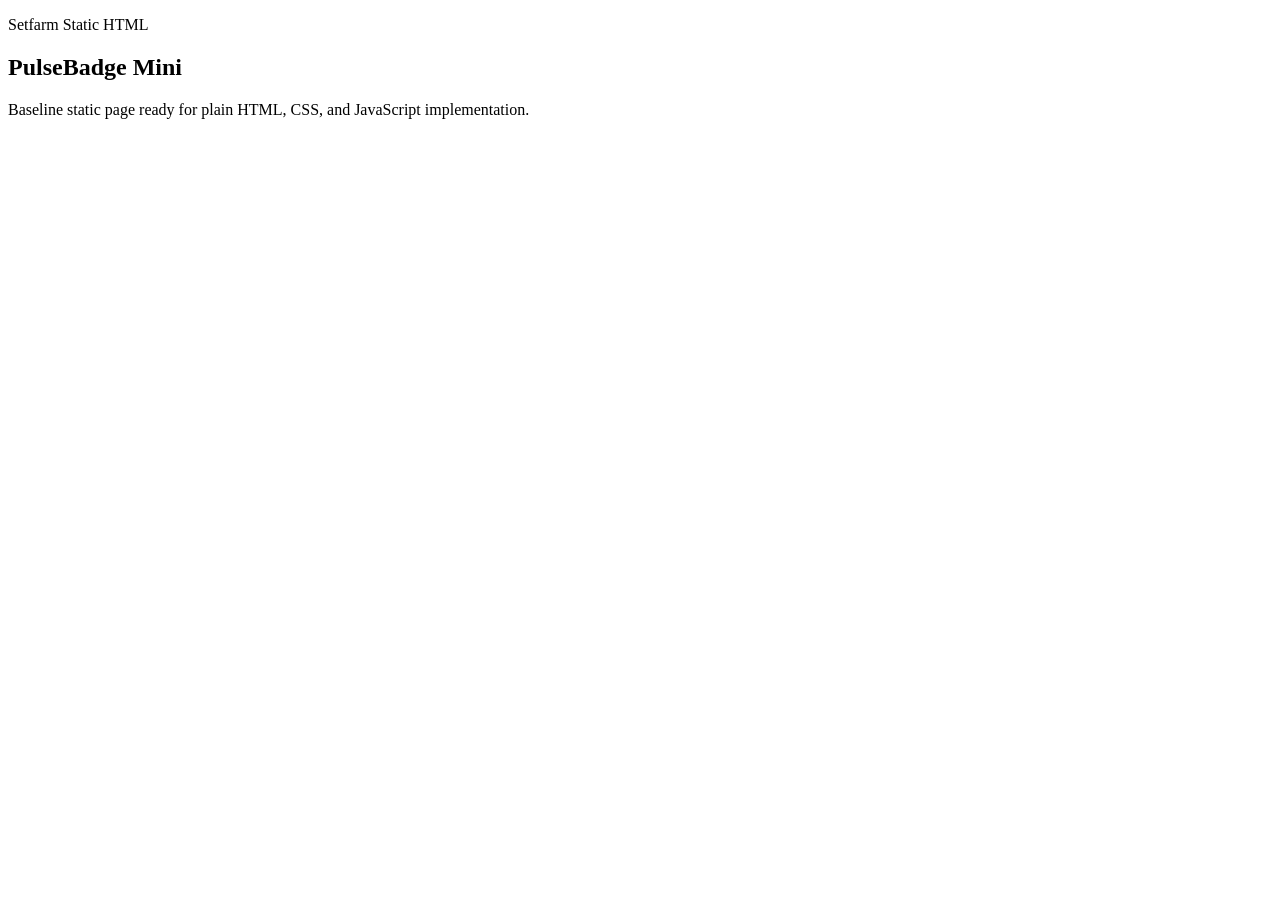
==== index.html @ 4715f68a "chore: scaffold static html app" ====
<!doctype html>
<html lang="en">
  <head>
    <meta charset="UTF-8" />
    <meta name="viewport" content="width=device-width, initial-scale=1.0" />
    <title>PulseBadge Mini</title>
    <link rel="stylesheet" href="assets/css/styles.css" />
  </head>
  <body>
    <main data-setfarm-root="baseline" data-testid="setfarm-app-root" class="app-shell">
      <section class="hero">
        <p class="eyebrow">Setfarm Static HTML</p>
        <h1>PulseBadge Mini</h1>
        <p class="summary">Baseline static page ready for plain HTML, CSS, and JavaScript implementation.</p>
      </section>
    </main>
    <script src="assets/js/app.js" defer></script>
    <script src="assets/js/test-bridge.js" defer></script>
  </body>
</html>
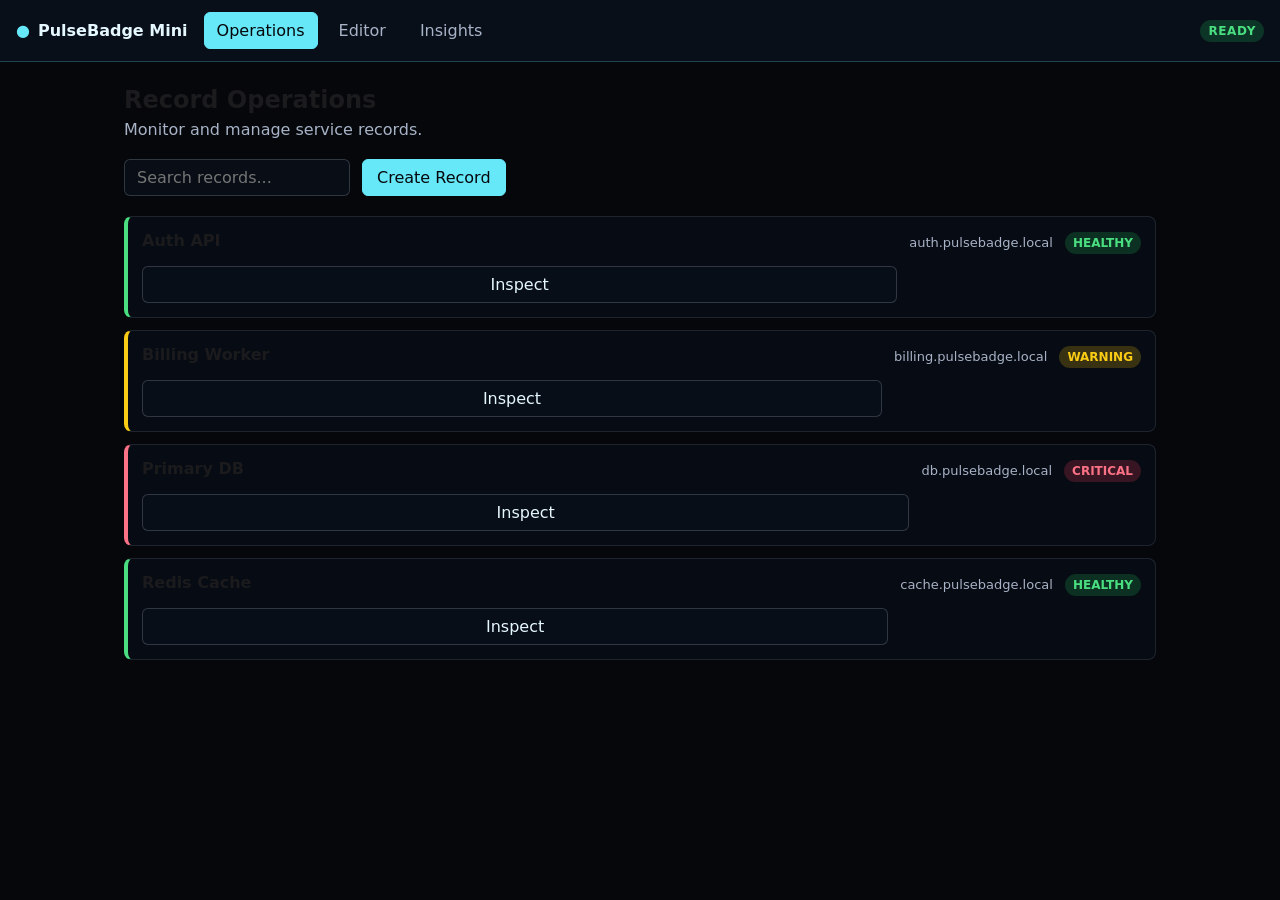
==== commit 0dd8900c: "feat: US-001 - PulseBadge Mini - app shell, state and persistence" ====
--- a/index.html
+++ b/index.html
@@ -7,14 +7,29 @@
     <link rel="stylesheet" href="assets/css/styles.css" />
   </head>
   <body>
-    <main data-setfarm-root="baseline" data-testid="setfarm-app-root" class="app-shell">
-      <section class="hero">
-        <p class="eyebrow">Setfarm Static HTML</p>
-        <h1>PulseBadge Mini</h1>
-        <p class="summary">Baseline static page ready for plain HTML, CSS, and JavaScript implementation.</p>
-      </section>
-    </main>
-    <script src="assets/js/app.js" defer></script>
+    <main id="app-root" data-setfarm-root="baseline" data-testid="setfarm-app-root" class="app-shell"></main>
+    <script src="assets/js/pulsebadge-mini.storage.js" defer></script>
+    <script src="assets/js/pulsebadge-mini.state.js" defer></script>
+    <script>
+      document.addEventListener('DOMContentLoaded', function () {
+        fetch('assets/data/pulsebadge-mini.json')
+          .then(function (response) { return response.json(); })
+          .then(function (fixtures) {
+            window.__PULSEBADGE_FIXTURES__ = fixtures;
+            const appScript = document.createElement('script');
+            appScript.src = 'assets/js/app.js';
+            appScript.defer = true;
+            document.body.appendChild(appScript);
+          })
+          .catch(function () {
+            window.__PULSEBADGE_FIXTURES__ = { records: [], preferences: { defaultScreen: 'operations' } };
+            const appScript = document.createElement('script');
+            appScript.src = 'assets/js/app.js';
+            appScript.defer = true;
+            document.body.appendChild(appScript);
+          });
+      });
+    </script>
     <script src="assets/js/test-bridge.js" defer></script>
   </body>
 </html>
--- a/assets/css/styles.css
+++ b/assets/css/styles.css
@@ -0,0 +1,369 @@
+@import "../../stitch/design-tokens.css";
+
+:root {
+  color-scheme: dark;
+  font-family: var(--font-family-base, ui-sans-serif, system-ui, -apple-system, BlinkMacSystemFont, "Segoe UI", sans-serif);
+  background: var(--color-background, #05070b);
+  color: var(--color-on-background, #e5f7ff);
+}
+
+* {
+  box-sizing: border-box;
+}
+
+body {
+  margin: 0;
+  min-width: 320px;
+  min-height: 100vh;
+  background: #05070b;
+}
+
+.app-shell {
+  min-height: 100vh;
+  display: flex;
+  flex-direction: column;
+}
+
+.app-nav {
+  display: flex;
+  align-items: center;
+  gap: 16px;
+  padding: 12px 16px;
+  border-bottom: 1px solid rgba(103, 232, 249, 0.25);
+  background: rgba(9, 16, 26, 0.95);
+}
+
+.app-brand {
+  display: flex;
+  align-items: center;
+  gap: 8px;
+  font-weight: 700;
+}
+
+.app-brand-mark {
+  color: #67e8f9;
+}
+
+.app-brand-name {
+  color: #e5f7ff;
+}
+
+.app-nav-links {
+  display: flex;
+  gap: 8px;
+  flex: 1;
+}
+
+.app-nav-link {
+  appearance: none;
+  border: 1px solid transparent;
+  background: transparent;
+  color: #a8b3c7;
+  padding: 8px 12px;
+  border-radius: 6px;
+  cursor: pointer;
+  font: inherit;
+}
+
+.app-nav-link:hover,
+.app-nav-link:focus-visible {
+  color: #e5f7ff;
+  background: rgba(103, 232, 249, 0.1);
+}
+
+.app-nav-link.is-active {
+  color: #05070b;
+  background: #67e8f9;
+  border-color: #67e8f9;
+}
+
+.app-nav-meta {
+  display: flex;
+  align-items: center;
+  gap: 8px;
+}
+
+.storage-status {
+  font-size: 12px;
+  font-weight: 700;
+  text-transform: uppercase;
+  letter-spacing: 0.05em;
+  padding: 4px 8px;
+  border-radius: 999px;
+  background: rgba(168, 179, 199, 0.15);
+  color: #a8b3c7;
+}
+
+.storage-status--ready {
+  background: rgba(34, 197, 94, 0.2);
+  color: #4ade80;
+}
+
+.storage-status--corrupted,
+.storage-status--error {
+  background: rgba(244, 63, 94, 0.2);
+  color: #fb7185;
+}
+
+.storage-status--loading {
+  background: rgba(250, 204, 21, 0.2);
+  color: #facc15;
+}
+
+.app-main {
+  flex: 1;
+  padding: 24px;
+  max-width: 1080px;
+  width: 100%;
+  margin: 0 auto;
+}
+
+.error-banner {
+  display: flex;
+  align-items: center;
+  justify-content: space-between;
+  gap: 16px;
+  padding: 12px 16px;
+  margin: 16px auto 0;
+  max-width: 1080px;
+  border: 1px solid rgba(244, 63, 94, 0.35);
+  background: rgba(244, 63, 94, 0.12);
+  color: #fecdd3;
+  border-radius: 8px;
+}
+
+.error-banner.is-hidden {
+  display: none;
+}
+
+.error-banner p {
+  margin: 0;
+}
+
+.screen-header {
+  margin-bottom: 20px;
+}
+
+.screen-header h2 {
+  margin: 0 0 6px;
+  font-size: 24px;
+}
+
+.screen-summary {
+  margin: 0;
+  color: #a8b3c7;
+}
+
+.screen-controls {
+  display: flex;
+  gap: 12px;
+  margin-bottom: 20px;
+  flex-wrap: wrap;
+}
+
+.app-input,
+.app-select {
+  appearance: none;
+  border: 1px solid rgba(168, 179, 199, 0.25);
+  background: rgba(9, 16, 26, 0.8);
+  color: #e5f7ff;
+  padding: 8px 12px;
+  border-radius: 6px;
+  font: inherit;
+  min-width: 220px;
+}
+
+.app-input:focus,
+.app-select:focus {
+  outline: 2px solid #67e8f9;
+  outline-offset: 1px;
+}
+
+.app-button {
+  appearance: none;
+  border: 1px solid rgba(168, 179, 199, 0.25);
+  background: rgba(9, 16, 26, 0.8);
+  color: #e5f7ff;
+  padding: 8px 14px;
+  border-radius: 6px;
+  font: inherit;
+  cursor: pointer;
+}
+
+.app-button:hover,
+.app-button:focus-visible {
+  border-color: #67e8f9;
+  color: #67e8f9;
+}
+
+.app-button--primary {
+  background: #67e8f9;
+  color: #05070b;
+  border-color: #67e8f9;
+}
+
+.app-button--primary:hover,
+.app-button--primary:focus-visible {
+  background: #a5f3fc;
+  color: #05070b;
+}
+
+.app-button--small {
+  padding: 4px 10px;
+  font-size: 12px;
+}
+
+.record-list {
+  display: grid;
+  gap: 12px;
+}
+
+.record-card {
+  display: grid;
+  grid-template-columns: 1fr auto auto;
+  align-items: center;
+  gap: 12px;
+  padding: 14px;
+  border: 1px solid rgba(168, 179, 199, 0.15);
+  border-radius: 8px;
+  background: rgba(9, 16, 26, 0.6);
+  border-left: 4px solid transparent;
+}
+
+.record-card--healthy {
+  border-left-color: #4ade80;
+}
+
+.record-card--warning {
+  border-left-color: #facc15;
+}
+
+.record-card--critical {
+  border-left-color: #fb7185;
+}
+
+.record-name {
+  margin: 0 0 4px;
+  font-size: 16px;
+}
+
+.record-host {
+  margin: 0;
+  color: #a8b3c7;
+  font-size: 13px;
+}
+
+.record-status {
+  font-size: 12px;
+  font-weight: 700;
+  text-transform: uppercase;
+  padding: 4px 8px;
+  border-radius: 999px;
+}
+
+.record-status--healthy {
+  background: rgba(34, 197, 94, 0.2);
+  color: #4ade80;
+}
+
+.record-status--warning {
+  background: rgba(250, 204, 21, 0.2);
+  color: #facc15;
+}
+
+.record-status--critical {
+  background: rgba(244, 63, 94, 0.2);
+  color: #fb7185;
+}
+
+.record-form {
+  display: grid;
+  gap: 16px;
+  max-width: 560px;
+}
+
+.form-group {
+  display: grid;
+  gap: 6px;
+}
+
+.form-group label {
+  font-size: 13px;
+  color: #a8b3c7;
+}
+
+.form-actions {
+  display: flex;
+  gap: 12px;
+  margin-top: 8px;
+}
+
+.insights-grid {
+  display: grid;
+  grid-template-columns: repeat(auto-fit, minmax(140px, 1fr));
+  gap: 16px;
+  margin-bottom: 20px;
+}
+
+.insight-card {
+  display: flex;
+  flex-direction: column;
+  align-items: center;
+  justify-content: center;
+  padding: 20px;
+  border-radius: 8px;
+  background: rgba(9, 16, 26, 0.6);
+  border: 1px solid rgba(168, 179, 199, 0.15);
+}
+
+.insight-value {
+  font-size: 32px;
+  font-weight: 700;
+}
+
+.insight-label {
+  font-size: 12px;
+  text-transform: uppercase;
+  letter-spacing: 0.05em;
+  color: #a8b3c7;
+  margin-top: 4px;
+}
+
+.snapshot-panel {
+  padding: 16px;
+  border-radius: 8px;
+  background: rgba(9, 16, 26, 0.8);
+  overflow: auto;
+  font-family: ui-monospace, SFMono-Regular, Menlo, Monaco, Consolas, monospace;
+  font-size: 13px;
+}
+
+.empty-state {
+  color: #a8b3c7;
+}
+
+.hero {
+  width: min(720px, 100%);
+  border: 1px solid rgba(103, 232, 249, 0.35);
+  background: rgba(9, 16, 26, 0.82);
+  padding: 28px;
+}
+
+.eyebrow {
+  margin: 0 0 12px;
+  color: #67e8f9;
+  font-size: 12px;
+  font-weight: 800;
+  letter-spacing: 0.08em;
+  text-transform: uppercase;
+}
+
+h1 {
+  margin: 0;
+  font-size: 32px;
+}
+
+.summary {
+  margin: 14px 0 0;
+  color: #a8b3c7;
+}
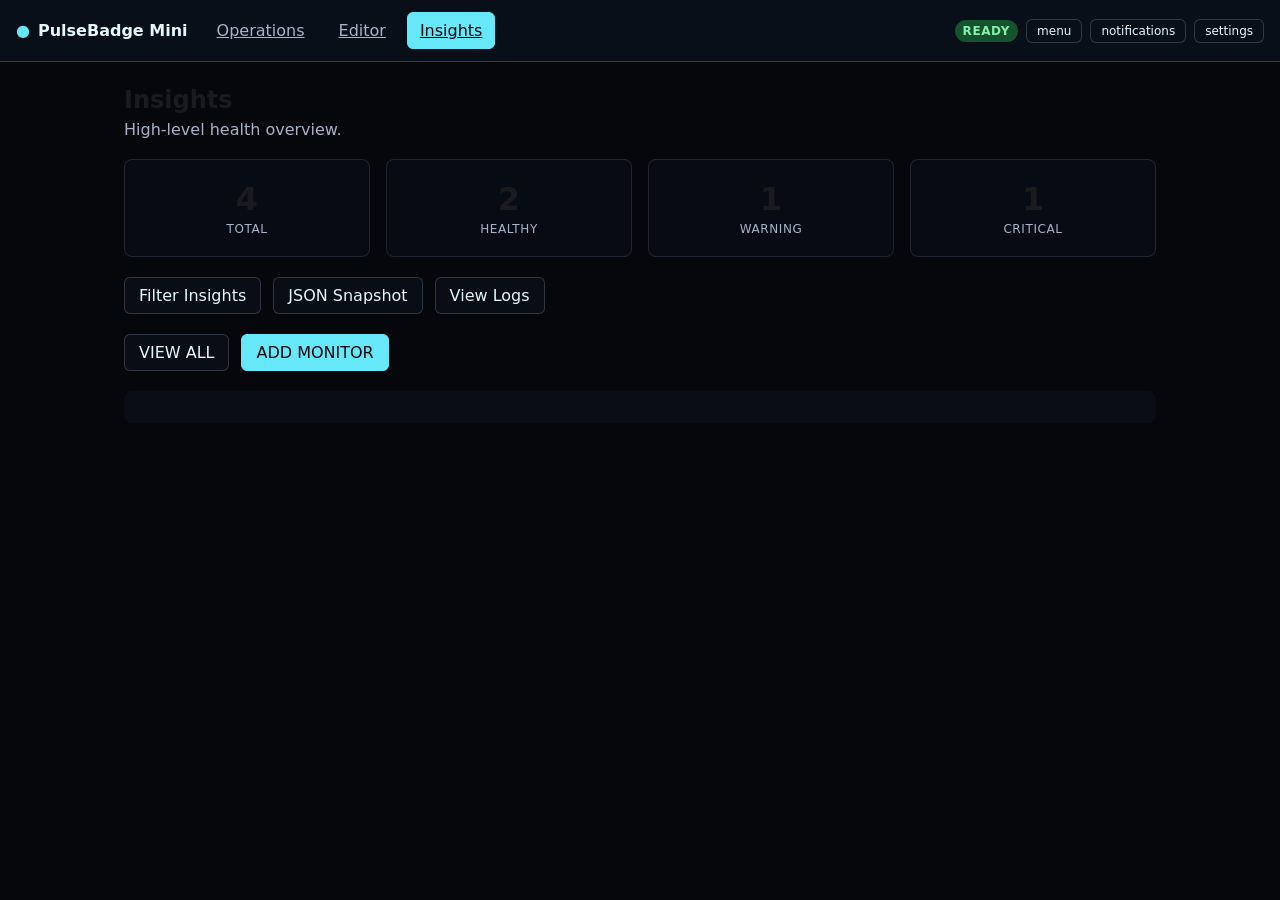
==== commit 61fb907c: "feat: US-003 - PulseBadge Mini - Insights - PulseBadge Mini screen" ====
--- a/index.html
+++ b/index.html
@@ -3,33 +3,17 @@
   <head>
     <meta charset="UTF-8" />
     <meta name="viewport" content="width=device-width, initial-scale=1.0" />
+    <meta http-equiv="refresh" content="0; url=insights-pulsebadge-mini.html" />
     <title>PulseBadge Mini</title>
     <link rel="stylesheet" href="assets/css/styles.css" />
   </head>
   <body>
-    <main id="app-root" data-setfarm-root="baseline" data-testid="setfarm-app-root" class="app-shell"></main>
-    <script src="assets/js/pulsebadge-mini.storage.js" defer></script>
-    <script src="assets/js/pulsebadge-mini.state.js" defer></script>
+    <main id="app-root" data-setfarm-root="baseline" data-testid="setfarm-app-root" class="app-shell">
+      <h1>PulseBadge Mini</h1>
+      <p>Redirecting to <a href="insights-pulsebadge-mini.html">Insights</a>...</p>
+    </main>
     <script>
-      document.addEventListener('DOMContentLoaded', function () {
-        fetch('assets/data/pulsebadge-mini.json')
-          .then(function (response) { return response.json(); })
-          .then(function (fixtures) {
-            window.__PULSEBADGE_FIXTURES__ = fixtures;
-            const appScript = document.createElement('script');
-            appScript.src = 'assets/js/app.js';
-            appScript.defer = true;
-            document.body.appendChild(appScript);
-          })
-          .catch(function () {
-            window.__PULSEBADGE_FIXTURES__ = { records: [], preferences: { defaultScreen: 'operations' } };
-            const appScript = document.createElement('script');
-            appScript.src = 'assets/js/app.js';
-            appScript.defer = true;
-            document.body.appendChild(appScript);
-          });
-      });
+      window.location.replace('insights-pulsebadge-mini.html');
     </script>
-    <script src="assets/js/test-bridge.js" defer></script>
   </body>
 </html>
